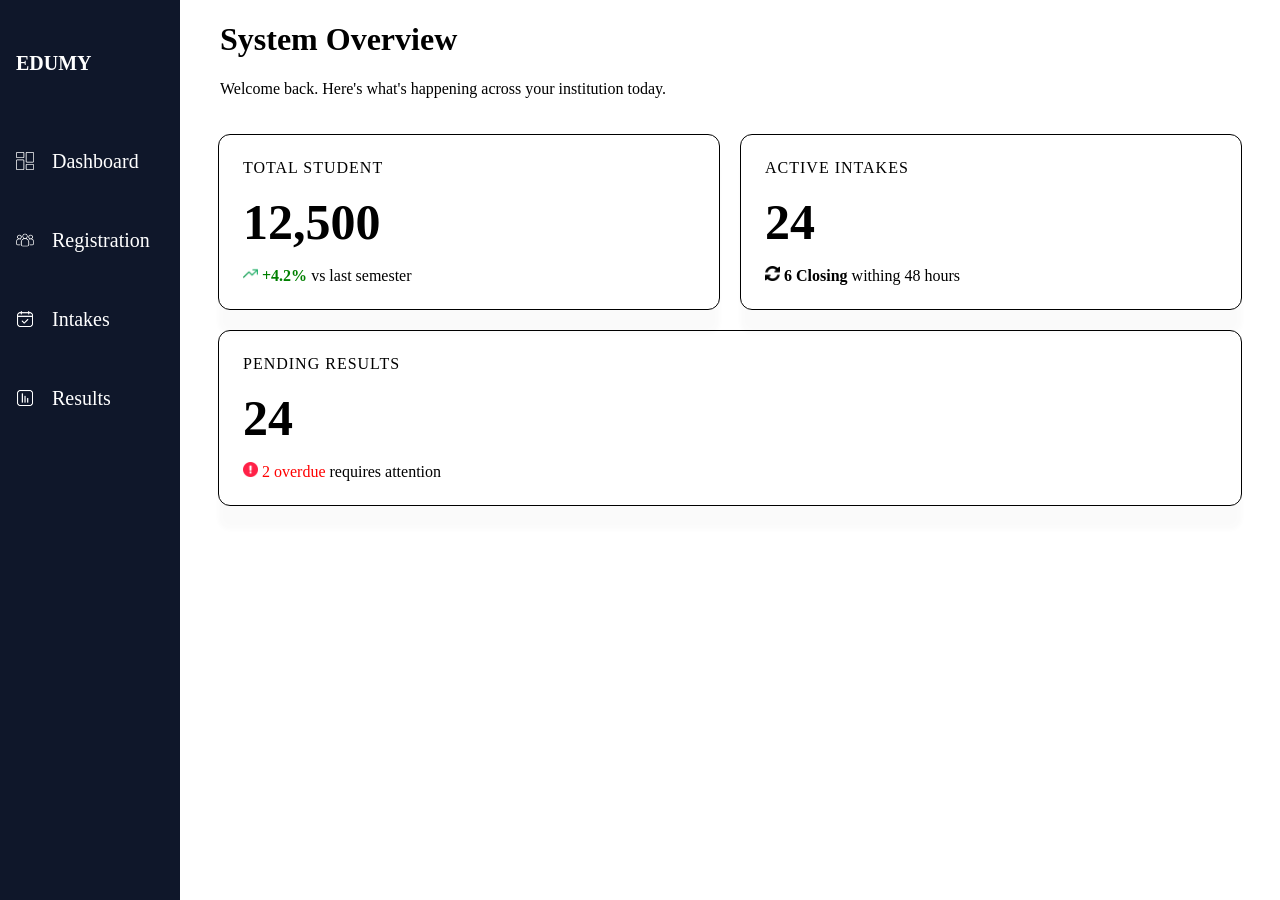
==== index.html @ e3b562e5 "change name" ====
<!DOCTYPE html>
<html lang="en">
<head>
    <meta charset="UTF-8">
    <meta name="viewport" content="width=device-width, initial-scale=1.0">
    <title>Dashboard page</title>
    <link rel="stylesheet" href="dashboard.css">
</head>
<body>

      

    <!-- sidebar -->
    <div id="sideNav"></div>

    <!-- Page content -->
     <div class="main">
        <h1>System Overview</h1>
        <p>Welcome back. Here's what's happening across your institution today.</p>

        <div class="dashboard-container">
            <div class="card"> 
                <div class="card-header">
                    <span class="label">TOTAL STUDENT</span> 
                    <h2 class="value">12,500</h2>
                </div>
                <div class="card-footer">
                    <img src="icon/trending.png" alt="">
                    <span class="highlight">+4.2%</span><span> vs last semester</span>
                </div>
            

            </div>

            <div class="card">
                <div class="card-header">
                    <span class="label">ACTIVE INTAKES</span>
                    <h2 class="value">24</h2>
                </div>
                <div class="card-footer">
                    <img src="icon/refresh-page-option.png" alt="">
                    <span class="highlight2"> 6 Closing</span><span> withing 48 hours</span>
                </div>
            </div>

            <div class="card">
                <div class="card-header">
                    <span class="label">PENDING RESULTS</span>
                    <h2 class="value">24</h2>
                </div>
                <div class="card-footer">
                    <img src="icon/exclamation.png" alt="">
                    <span class="highlight3"> 2 overdue</span><span> requires attention</span>
                </div>
            </div>

        </div>
     </div>






     <script>
        fetch('sideBar.html')
            .then(response => response.text())
            .then(data => {
                document.getElementById('sideNav').innerHTML = data;
            });
     </script>
</body>
</html>
---- dashboard.css ----
.main {
  margin-left: 180px; /* Same as the width of the sidebar */
  padding: 0px 10px;
  color: black;
}

.main > p,
.main > h1{
  margin-left: 22px;
}

.dashboard-container{
    display: flex;
    gap: 20px;
    padding: 20px;
    flex-wrap: wrap;
}

.card{
  border: 1px solid;
  border-radius: 12px;
  padding: 24px;
  min-width: 300px;
  flex: 1;
  box-shadow: 0 24px 4px rgb(0,0,0,0.02);
}

.card-header{
  display: flex;
  flex-direction: column;
  align-items: flex-start;
  margin-bottom: 15px;
}

.label{
  display: block;
  letter-spacing: 1px;
  margin-bottom: 8px;
}

.value{
  font-size: 50px;
  font-weight: 800;
  margin: 0;
  padding-top: 8px;
}

.card-footer img{
  width: 15px;
}
.card-footer .highlight{
  color: green;
  font-weight:800;
}
.highlight2{
  font-weight: 600;
}
.highlight3{
  color: red;
}
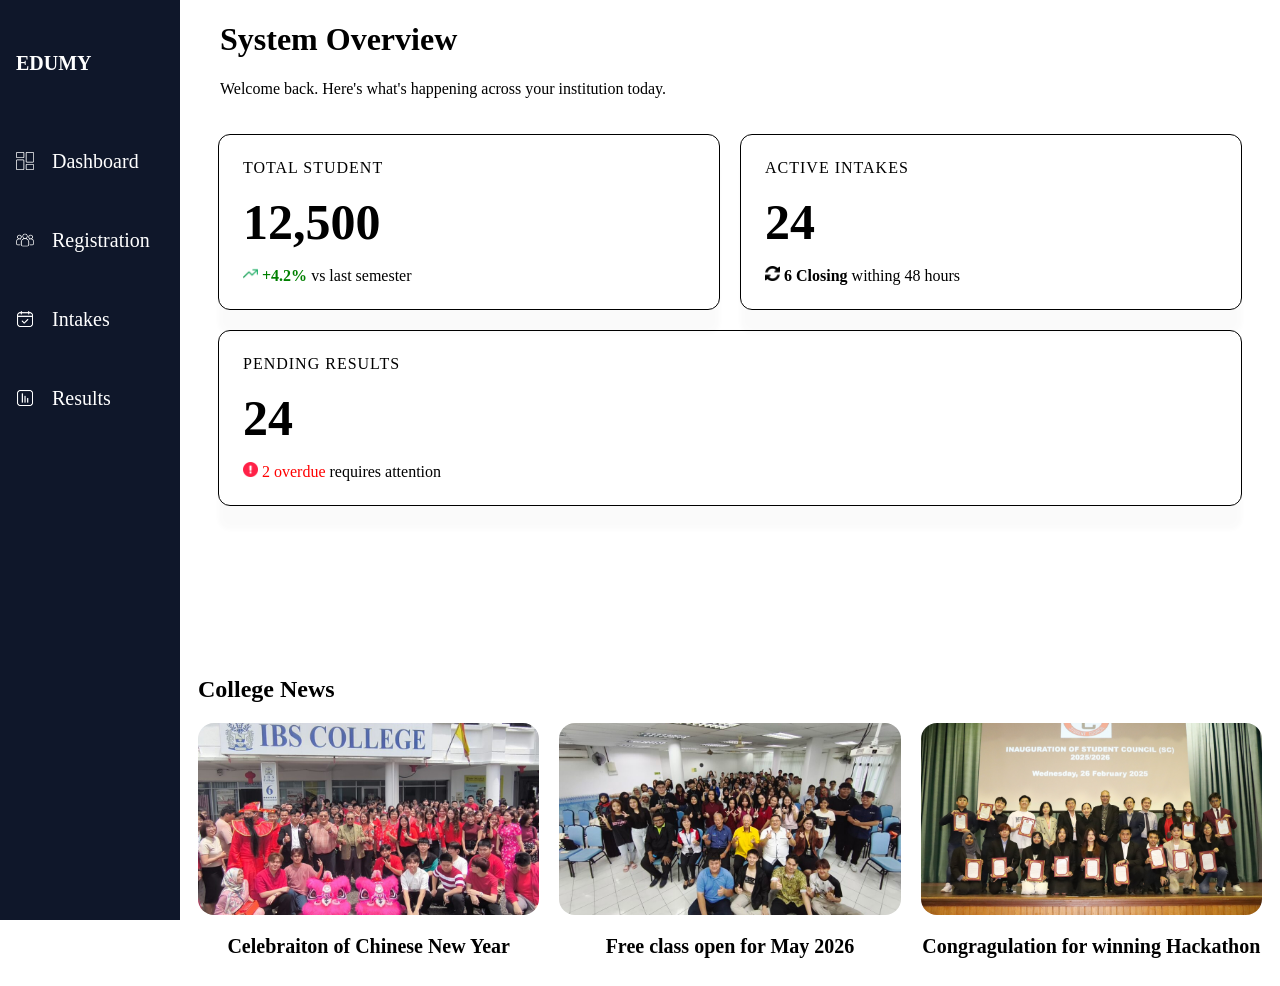
==== commit 95748966: "added a lot" ====
--- a/index.html
+++ b/index.html
@@ -55,6 +55,43 @@
             </div>
 
         </div>
+
+        <div class="news">
+
+            <div class="news-header">
+                <h2>College News</h2>
+            </div>
+
+            <div class="cards-grid">
+
+                <div class="card-container">
+                    <div class="card-image">
+                        <a href="#" alt="news1"><img src="/newsImage/img1.jpg" alt=""></a>                    
+                    </div>
+                    <p>Celebraiton of Chinese New Year</p>
+                </div>
+                
+
+                <div class="card-container">
+                    <div class="card-image">
+                        <a href="#"><img src="/newsImage/img2.jpeg" alt=""></a>
+                    </div>
+                    <p>Free class open for May 2026</p>
+                </div>
+                
+
+                <div class="card-container">
+                    <div class="card-image">
+                        <a href="#"><img src="/newsImage/img3.jpg" alt=""></a>
+                    </div>
+                    <p>Congragulation for winning Hackathon</p>
+                </div>
+                
+
+            </div>
+        </div>
+
+
      </div>
 
 
--- a/dashboard.css
+++ b/dashboard.css
@@ -57,4 +57,63 @@
 }
 .highlight3{
   color: red;
-}+}
+
+.cards-grid{
+  display: grid;
+  grid-template-columns: repeat(3, 1fr);
+  gap: 20px;
+}
+
+.news{
+  margin-top: 150px;
+}
+
+.card-container{
+  display: flex;
+  flex-direction: column;
+}
+
+.card-container > p{
+  font-weight: 900;
+  font-size: 20px;
+  text-align: center;
+}
+
+.card-image {
+    width: 100%;
+    aspect-ratio: 16 / 9;
+    overflow: hidden;
+    border-radius: 16px;
+}
+
+
+
+.card-image >a > img{
+  width: 100%;
+  height: 100%;
+  object-fit: cover;
+}
+
+
+@media (max-width: 760px) {
+    .main{
+      margin-left: 0;
+    }
+    .card{
+      min-width: 100px;      
+    }
+    .dashboard-container{
+      
+      padding: 1px;
+    }
+    .card-header > h2{
+      font-size: 30px;
+    }
+    .card-container > p{
+      font-weight: 900;
+      font-size: 10px;
+      text-align: center;
+    }
+    
+}
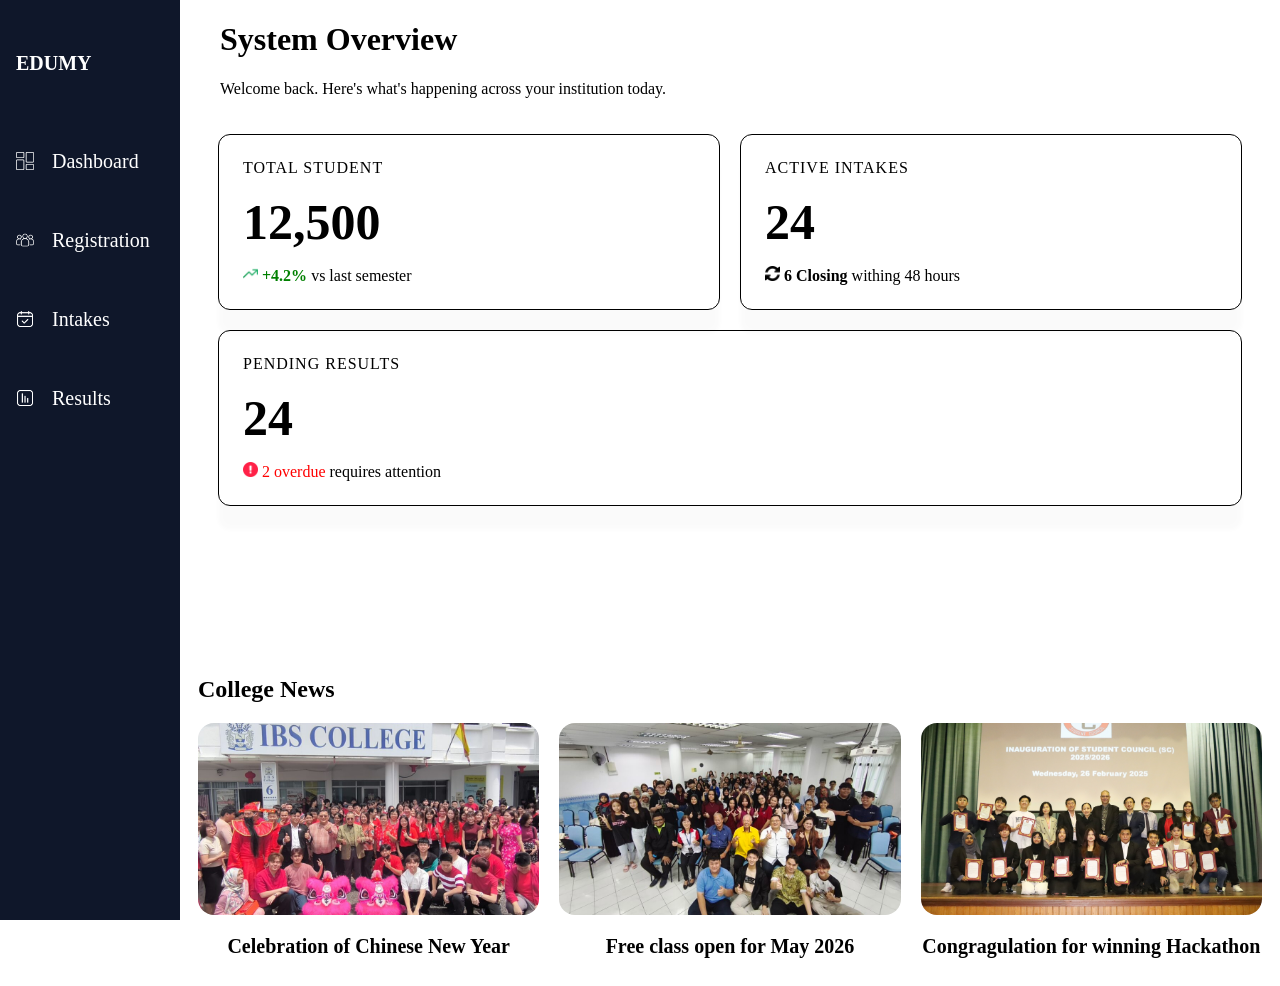
==== commit a3f13f41: "added new" ====
--- a/index.html
+++ b/index.html
@@ -68,7 +68,7 @@
                     <div class="card-image">
                         <a href="#" alt="news1"><img src="/newsImage/img1.jpg" alt=""></a>                    
                     </div>
-                    <p>Celebraiton of Chinese New Year</p>
+                    <p>Celebration of Chinese New Year</p>
                 </div>
                 
 
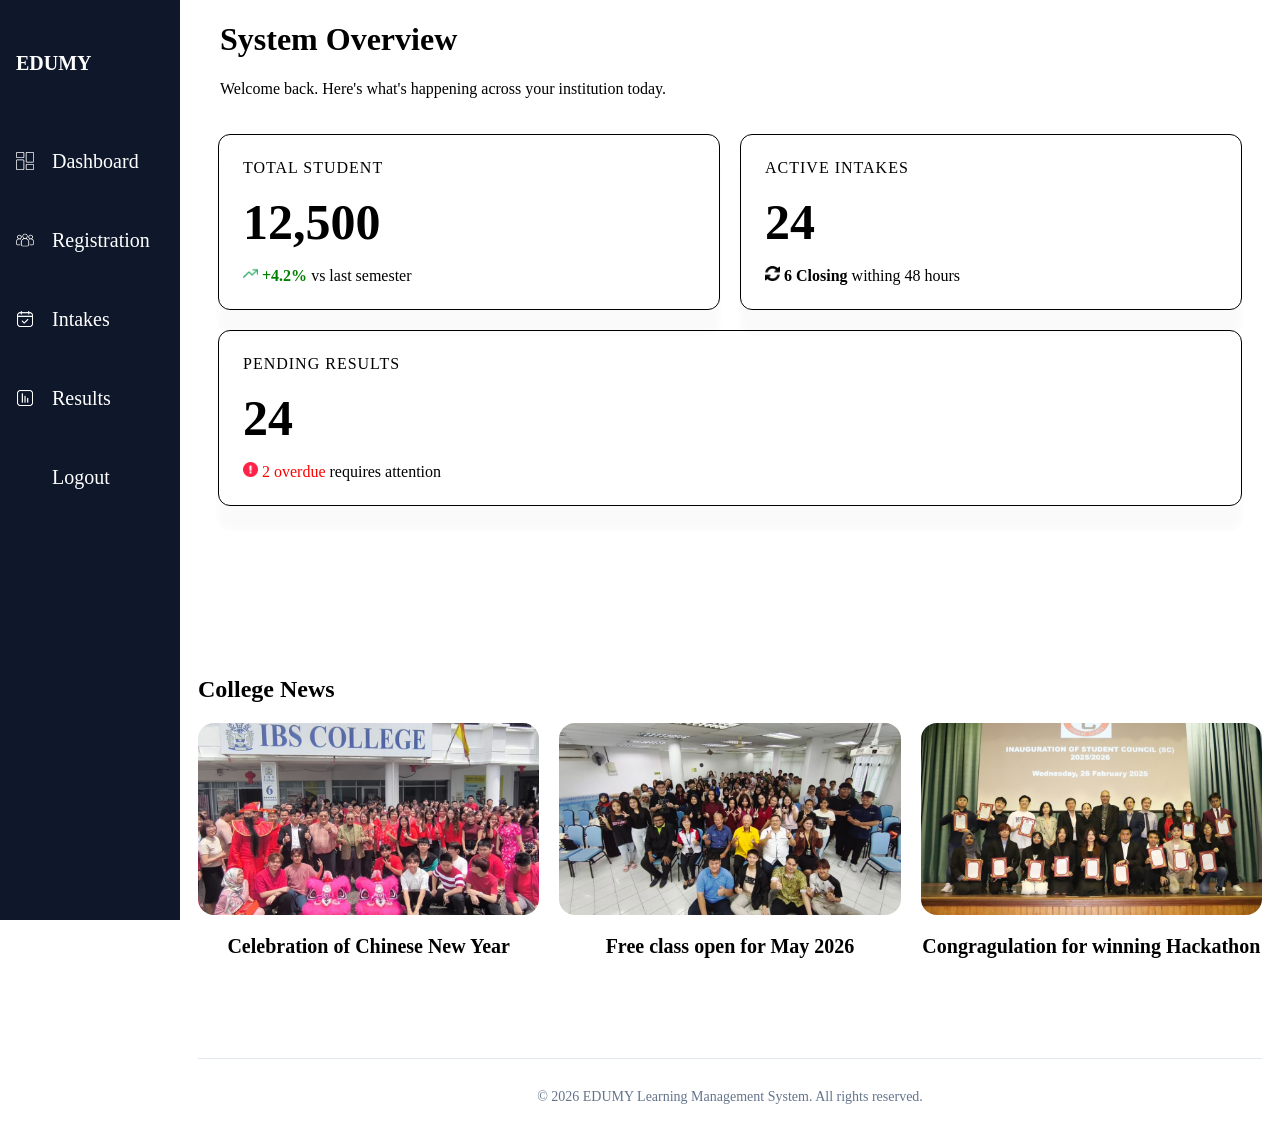
==== commit f9d0b01c: "added something" ====
--- a/index.html
+++ b/index.html
@@ -5,6 +5,7 @@
     <meta name="viewport" content="width=device-width, initial-scale=1.0">
     <title>Dashboard page</title>
     <link rel="stylesheet" href="dashboard.css">
+    <link rel="stylesheet" href="footer.css">
 </head>
 <body>
 
@@ -92,6 +93,10 @@
         </div>
 
 
+        <footer class="footer">
+            <p>&copy; 2026 EDUMY Learning Management System. All rights reserved.</p>
+        </footer>
+
      </div>
 
 
--- a/footer.css
+++ b/footer.css
@@ -0,0 +1,12 @@
+.footer {
+    margin-top: 80px;
+    padding: 30px 0;
+    border-top: 1px solid #e2e8f0;
+    text-align: center;
+}
+
+.footer p {
+    color: #64748b;
+    font-size: 14px;
+    margin: 0;
+}
